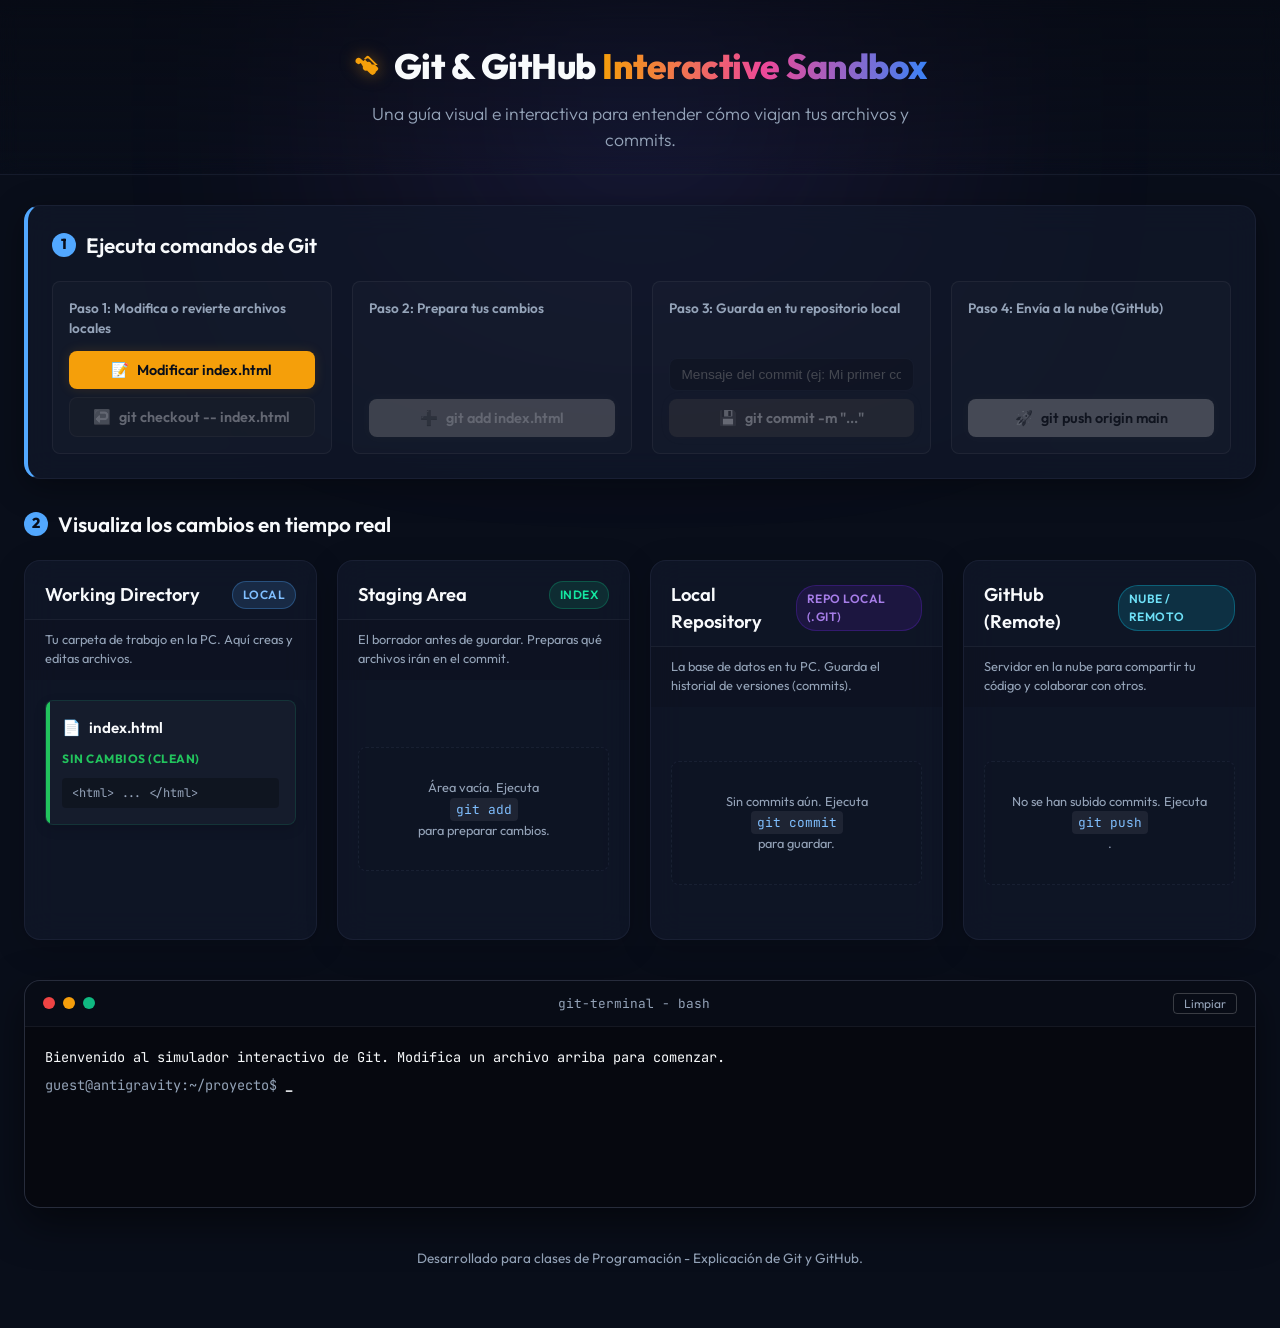
==== clase_3/index.html @ 40b6731a "primera carga de las primeras 3 clases" ====
<!DOCTYPE html>
<html lang="es">
<head>
  <meta charset="UTF-8">
  <meta name="viewport" content="width=device-width, initial-scale=1.0">
  <title>Simulador Interactivo de Git & GitHub</title>
  <!-- Google Fonts: Outfit & JetBrains Mono -->
  <link rel="preconnect" href="https://fonts.googleapis.com">
  <link rel="preconnect" href="https://fonts.gstatic.com" crossorigin>
  <link href="https://fonts.googleapis.com/css2?family=JetBrains+Mono:wght@400;700&family=Outfit:wght@300;400;600;800&display=swap" rel="stylesheet">
  <!-- CSS Stylesheet -->
  <link rel="stylesheet" href="styles.css">
</head>
<body>
  <div class="glow-bg"></div>
  
  <header>
    <div class="container">
      <div class="logo">
        <svg class="git-icon" viewBox="0 0 24 24" width="28" height="28">
          <path fill="currentColor" d="M20.354 11.235L12.765 3.647a1.455 1.455 0 0 0-2.06 0L8.622 5.73l2.84 2.84a2.71 2.71 0 0 1 3.513 3.514l2.839 2.839a2.709 2.709 0 0 1-.03 3.791l-.01.01a2.716 2.716 0 0 1-3.792-.03l-2.84-2.839a2.712 2.712 0 0 1-3.483-3.484L5.82 9.53a2.71 2.71 0 0 1-3.791-.03c-1.047-1.047-1.047-2.742 0-3.792l.01-.01c1.047-1.047 2.742-1.047 3.792 0l2.062 2.062L10.706 5.7c.57-.57 1.493-.57 2.061 0l7.587 7.588a1.458 1.458 0 0 1 0 2.06l-2.061 2.062a1.456 1.456 0 0 1-2.06 0l-7.588-7.587"/>
        </svg>
        <h1>Git & GitHub <span>Interactive Sandbox</span></h1>
      </div>
      <p class="subtitle">Una guía visual e interactiva para entender cómo viajan tus archivos y commits.</p>
    </div>
  </header>

  <main class="container">
    <!-- Panel de Comandos Git -->
    <section class="command-panel card">
      <h2><span class="step-num">1</span> Ejecuta comandos de Git</h2>
      <div class="controls-grid">
        <div class="control-group">
          <span class="control-label">Paso 1: Modifica o revierte archivos locales</span>
          <div class="btn-group">
            <button id="btn-modify" class="btn btn-warning">
              <span class="icon">📝</span> Modificar index.html
            </button>
            <button id="btn-checkout" class="btn btn-secondary" disabled>
              <span class="icon">↩️</span> git checkout -- index.html
            </button>
          </div>
        </div>

        <div class="control-group">
          <span class="control-label">Paso 2: Prepara tus cambios</span>
          <button id="btn-add" class="btn btn-primary" disabled>
            <span class="icon">➕</span> git add index.html
          </button>
        </div>

        <div class="control-group">
          <span class="control-label">Paso 3: Guarda en tu repositorio local</span>
          <div class="commit-input-wrapper">
            <input type="text" id="commit-message" placeholder="Mensaje del commit (ej: Mi primer commit)" disabled>
            <button id="btn-commit" class="btn btn-success" disabled>
              <span class="icon">💾</span> git commit -m "..."
            </button>
          </div>
        </div>

        <div class="control-group">
          <span class="control-label">Paso 4: Envía a la nube (GitHub)</span>
          <button id="btn-push" class="btn btn-accent" disabled>
            <span class="icon">🚀</span> git push origin main
          </button>
        </div>
      </div>
    </section>

    <!-- Visualizador de Áreas (Las 4 Columnas) -->
    <section class="board-section">
      <h2 class="board-title"><span class="step-num">2</span> Visualiza los cambios en tiempo real</h2>
      
      <div class="git-board">
        <!-- 1. WORKING DIRECTORY -->
        <div class="board-column" id="col-working">
          <div class="column-header">
            <h3>Working Directory</h3>
            <span class="badge badge-local">Local</span>
          </div>
          <div class="column-desc">Tu carpeta de trabajo en la PC. Aquí creas y editas archivos.</div>
          <div class="column-content" id="working-dir-files">
            <!-- Archivo index.html inicial -->
            <div class="file-card clean" id="file-index">
              <div class="file-header">
                <span class="file-icon">📄</span>
                <span class="file-name">index.html</span>
              </div>
              <div class="file-status">Sin cambios (Clean)</div>
              <div class="file-preview">&lt;html&gt; ... &lt;/html&gt;</div>
            </div>
          </div>
        </div>

        <!-- 2. STAGING AREA -->
        <div class="board-column" id="col-staging">
          <div class="column-header">
            <h3>Staging Area</h3>
            <span class="badge badge-index">Index</span>
          </div>
          <div class="column-desc">El borrador antes de guardar. Preparas qué archivos irán en el commit.</div>
          <div class="column-content" id="staging-area-files">
            <div class="empty-state">Área vacía. Ejecuta <code>git add</code> para preparar cambios.</div>
          </div>
        </div>

        <!-- 3. LOCAL REPOSITORY -->
        <div class="board-column" id="col-local-repo">
          <div class="column-header">
            <h3>Local Repository</h3>
            <span class="badge badge-repo">Repo Local (.git)</span>
          </div>
          <div class="column-desc">La base de datos en tu PC. Guarda el historial de versiones (commits).</div>
          <div class="column-content" id="local-repo-commits">
            <div class="empty-state">Sin commits aún. Ejecuta <code>git commit</code> para guardar.</div>
          </div>
        </div>

        <!-- 4. REMOTE REPOSITORY (GITHUB) -->
        <div class="board-column" id="col-remote-repo">
          <div class="column-header">
            <h3>GitHub (Remote)</h3>
            <span class="badge badge-remote">Nube / Remoto</span>
          </div>
          <div class="column-desc">Servidor en la nube para compartir tu código y colaborar con otros.</div>
          <div class="column-content" id="remote-repo-commits">
            <div class="empty-state">No se han subido commits. Ejecuta <code>git push</code>.</div>
          </div>
        </div>
      </div>
    </section>

    <!-- Terminal Simulado -->
    <section class="terminal-section card">
      <div class="terminal-header">
        <div class="terminal-buttons">
          <span class="term-btn close"></span>
          <span class="term-btn minimize"></span>
          <span class="term-btn expand"></span>
        </div>
        <div class="terminal-title">git-terminal - bash</div>
        <button id="btn-clear-term" class="clear-terminal-btn">Limpiar</button>
      </div>
      <div class="terminal-body" id="terminal-content">
        <div class="term-line output">Bienvenido al simulador interactivo de Git. Modifica un archivo arriba para comenzar.</div>
        <div class="term-line prompt">guest@antigravity:~/proyecto$ <span class="cursor">_</span></div>
      </div>
    </section>
  </main>

  <footer class="footer">
    <div class="container">
      <p>Desarrollado para clases de Programación - Explicación de Git y GitHub.</p>
    </div>
  </footer>

  <script src="app.js"></script>
</body>
</html>
---- clase_3/styles.css ----
/* ==========================================
   VARIABLES & DESIGN SYSTEM (HSL Colors)
   ========================================== */
:root {
  --font-sans: 'Outfit', -apple-system, BlinkMacSystemFont, "Segoe UI", Roboto, sans-serif;
  --font-mono: 'JetBrains Mono', monospace;

  /* Colors */
  --bg-dark: hsl(222, 47%, 7%);
  --bg-card: hsla(223, 40%, 12%, 0.7);
  --bg-card-hover: hsla(223, 40%, 16%, 0.85);
  --border-color: hsla(223, 30%, 20%, 0.5);
  --border-focus: hsl(210, 100%, 66%);
  
  --text-main: hsl(210, 40%, 98%);
  --text-muted: hsl(215, 20%, 65%);
  --text-dark: hsl(222, 47%, 7%);

  /* Git / Status States */
  --color-clean: hsl(142, 70%, 45%);
  --color-modified: hsl(38, 92%, 50%);
  --color-staged: hsl(160, 84%, 39%);
  --color-commit: hsl(263, 70%, 50%);
  --color-push: hsl(190, 90%, 50%);
  
  /* Glowing / Decorative Colors */
  --glow-primary: hsla(210, 100%, 66%, 0.15);
  --glow-warning: hsla(38, 92%, 50%, 0.15);
  --glow-success: hsla(142, 70%, 45%, 0.15);
  --glow-accent: hsla(263, 70%, 50%, 0.15);

  --radius-sm: 8px;
  --radius-md: 16px;
  --radius-lg: 24px;
  
  --transition-smooth: all 0.3s cubic-bezier(0.4, 0, 0.2, 1);
}

/* ==========================================
   BASE & RESET
   ========================================== */
* {
  box-sizing: border-box;
  margin: 0;
  padding: 0;
}

body {
  font-family: var(--font-sans);
  background-color: var(--bg-dark);
  color: var(--text-main);
  line-height: 1.5;
  min-height: 100vh;
  position: relative;
  overflow-x: hidden;
  padding-bottom: 40px;
}

/* Ambient Background Glow */
.glow-bg {
  position: absolute;
  top: -200px;
  left: 50%;
  transform: translateX(-50%);
  width: 800px;
  height: 600px;
  background: radial-gradient(circle, rgba(99, 102, 241, 0.15) 0%, rgba(168, 85, 247, 0.05) 50%, transparent 100%);
  filter: blur(80px);
  pointer-events: none;
  z-index: -1;
}

.container {
  width: 100%;
  max-width: 1400px;
  margin: 0 auto;
  padding: 0 24px;
}

/* ==========================================
   HEADER
   ========================================== */
header {
  padding: 40px 0 20px;
  text-align: center;
  border-bottom: 1px solid var(--border-color);
  background: linear-gradient(180deg, rgba(7, 10, 19, 0.6) 0%, transparent 100%);
  backdrop-filter: blur(10px);
}

.logo {
  display: inline-flex;
  align-items: center;
  gap: 12px;
  margin-bottom: 8px;
}

.git-icon {
  color: var(--color-modified);
  filter: drop-shadow(0 0 8px rgba(245, 158, 11, 0.5));
}

header h1 {
  font-size: 2.2rem;
  font-weight: 800;
  letter-spacing: -0.5px;
}

header h1 span {
  background: linear-gradient(90deg, #f59e0b, #ec4899, #3b82f6);
  -webkit-background-clip: text;
  background-clip: text;
  -webkit-text-fill-color: transparent;
}

.subtitle {
  color: var(--text-muted);
  font-size: 1.1rem;
  font-weight: 300;
  max-width: 600px;
  margin: 0 auto;
}

/* ==========================================
   COMMON COMPONENTS: CARDS & BADGES
   ========================================== */
.card {
  background-color: var(--bg-card);
  border: 1px solid var(--border-color);
  border-radius: var(--radius-md);
  padding: 24px;
  backdrop-filter: blur(16px);
  box-shadow: 0 8px 32px 0 rgba(0, 0, 0, 0.37);
  transition: var(--transition-smooth);
}

.badge {
  display: inline-block;
  font-size: 0.75rem;
  font-weight: 600;
  padding: 4px 10px;
  border-radius: 20px;
  text-transform: uppercase;
  letter-spacing: 0.5px;
}

.badge-local {
  background-color: hsla(210, 100%, 66%, 0.15);
  color: hsl(210, 100%, 75%);
  border: 1px solid hsla(210, 100%, 66%, 0.3);
}

.badge-index {
  background-color: hsla(160, 84%, 39%, 0.15);
  color: hsl(160, 84%, 49%);
  border: 1px solid hsla(160, 84%, 39%, 0.3);
}

.badge-repo {
  background-color: hsla(263, 70%, 50%, 0.15);
  color: hsl(263, 70%, 70%);
  border: 1px solid hsla(263, 70%, 50%, 0.3);
}

.badge-remote {
  background-color: hsla(190, 90%, 50%, 0.15);
  color: hsl(190, 90%, 70%);
  border: 1px solid hsla(190, 90%, 50%, 0.3);
}

/* ==========================================
   SECTION 1: CONTROL / COMMAND PANEL
   ========================================== */
.command-panel {
  margin: 30px 0;
  border-left: 4px solid var(--border-focus);
}

.command-panel h2 {
  font-size: 1.3rem;
  font-weight: 600;
  margin-bottom: 20px;
  display: flex;
  align-items: center;
  gap: 10px;
}

.step-num {
  background-color: var(--border-focus);
  color: var(--text-dark);
  font-size: 0.9rem;
  font-weight: 800;
  width: 24px;
  height: 24px;
  border-radius: 50%;
  display: inline-flex;
  align-items: center;
  justify-content: center;
}

.controls-grid {
  display: grid;
  grid-template-columns: repeat(auto-fit, minmax(220px, 1fr));
  gap: 20px;
}

.control-group {
  display: flex;
  flex-direction: column;
  justify-content: space-between;
  background: rgba(255, 255, 255, 0.02);
  border: 1px solid rgba(255, 255, 255, 0.05);
  padding: 16px;
  border-radius: var(--radius-sm);
}

.control-label {
  font-size: 0.85rem;
  color: var(--text-muted);
  margin-bottom: 12px;
  font-weight: 600;
}

.btn-group {
  display: flex;
  flex-direction: column;
  gap: 8px;
}

/* Buttons Styling */
.btn {
  font-family: var(--font-sans);
  font-size: 0.9rem;
  font-weight: 600;
  padding: 10px 16px;
  border: none;
  border-radius: var(--radius-sm);
  cursor: pointer;
  display: inline-flex;
  align-items: center;
  justify-content: center;
  gap: 8px;
  transition: var(--transition-smooth);
  width: 100%;
}

.btn:disabled {
  opacity: 0.35;
  cursor: not-allowed;
  filter: grayscale(1);
}

.btn-warning {
  background-color: var(--color-modified);
  color: var(--text-dark);
  box-shadow: 0 0 12px var(--glow-warning);
}
.btn-warning:hover:not(:disabled) {
  background-color: hsl(38, 92%, 60%);
  transform: translateY(-2px);
  box-shadow: 0 4px 16px var(--glow-warning);
}

.btn-secondary {
  background-color: var(--border-color);
  color: var(--text-main);
  border: 1px solid rgba(255, 255, 255, 0.1);
}
.btn-secondary:hover:not(:disabled) {
  background-color: hsla(223, 30%, 30%, 0.8);
  transform: translateY(-2px);
}

.btn-primary {
  background-color: var(--color-staged);
  color: var(--text-main);
  box-shadow: 0 0 12px var(--glow-success);
}
.btn-primary:hover:not(:disabled) {
  background-color: hsl(160, 84%, 49%);
  transform: translateY(-2px);
  box-shadow: 0 4px 16px var(--glow-success);
}

.btn-success {
  background-color: var(--color-commit);
  color: var(--text-main);
  box-shadow: 0 0 12px var(--glow-accent);
}
.btn-success:hover:not(:disabled) {
  background-color: hsl(263, 70%, 60%);
  transform: translateY(-2px);
  box-shadow: 0 4px 16px var(--glow-accent);
}

.btn-accent {
  background-color: var(--color-push);
  color: var(--text-dark);
  box-shadow: 0 0 12px rgba(6, 182, 212, 0.15);
}
.btn-accent:hover:not(:disabled) {
  background-color: hsl(190, 90%, 60%);
  transform: translateY(-2px);
  box-shadow: 0 4px 16px rgba(6, 182, 212, 0.3);
}

/* Commit Input */
.commit-input-wrapper {
  display: flex;
  flex-direction: column;
  gap: 8px;
  width: 100%;
}

.commit-input-wrapper input {
  background-color: rgba(0, 0, 0, 0.3);
  border: 1px solid var(--border-color);
  color: var(--text-main);
  padding: 8px 12px;
  font-size: 0.85rem;
  border-radius: var(--radius-sm);
  outline: none;
  transition: var(--transition-smooth);
}

.commit-input-wrapper input:focus {
  border-color: var(--color-commit);
  box-shadow: 0 0 8px var(--glow-accent);
}

.commit-input-wrapper input:disabled {
  opacity: 0.5;
  cursor: not-allowed;
}

/* ==========================================
   SECTION 2: GIT BOARD LAYOUT
   ========================================== */
.board-section {
  margin-bottom: 40px;
}

.board-title {
  font-size: 1.3rem;
  font-weight: 600;
  margin-bottom: 20px;
  display: flex;
  align-items: center;
  gap: 10px;
}

.git-board {
  display: grid;
  grid-template-columns: repeat(4, 1fr);
  gap: 20px;
}

@media (max-width: 1100px) {
  .git-board {
    grid-template-columns: repeat(2, 1fr);
  }
}

@media (max-width: 650px) {
  .git-board {
    grid-template-columns: 1fr;
  }
}

.board-column {
  background-color: var(--bg-card);
  border: 1px solid var(--border-color);
  border-radius: var(--radius-md);
  display: flex;
  flex-direction: column;
  min-height: 380px;
  transition: var(--transition-smooth);
  backdrop-filter: blur(16px);
  box-shadow: 0 8px 32px 0 rgba(0, 0, 0, 0.2);
}

.board-column:hover {
  border-color: rgba(255, 255, 255, 0.15);
  box-shadow: 0 12px 40px 0 rgba(0, 0, 0, 0.3);
}

.column-header {
  padding: 20px 20px 10px;
  display: flex;
  justify-content: space-between;
  align-items: center;
  border-bottom: 1px solid rgba(255, 255, 255, 0.05);
}

.column-header h3 {
  font-size: 1.15rem;
  font-weight: 600;
}

.column-desc {
  font-size: 0.8rem;
  color: var(--text-muted);
  padding: 10px 20px;
  background-color: rgba(0, 0, 0, 0.1);
  min-height: 60px;
}

.column-content {
  padding: 20px;
  flex-grow: 1;
  display: flex;
  flex-direction: column;
  gap: 14px;
}

/* Empty Area State */
.empty-state {
  display: flex;
  flex-direction: column;
  align-items: center;
  justify-content: center;
  text-align: center;
  font-size: 0.8rem;
  color: var(--text-muted);
  border: 1px dashed var(--border-color);
  padding: 30px 15px;
  border-radius: var(--radius-sm);
  margin: auto 0;
  background-color: rgba(0, 0, 0, 0.05);
}

.empty-state code {
  background-color: rgba(255, 255, 255, 0.07);
  padding: 2px 6px;
  border-radius: 4px;
  font-family: var(--font-mono);
  color: hsl(210, 100%, 75%);
}

/* ==========================================
   CARDS: FILE CARDS & COMMIT CARDS
   ========================================== */
.file-card {
  background: rgba(255, 255, 255, 0.03);
  border-radius: var(--radius-sm);
  padding: 16px;
  transition: all 0.4s cubic-bezier(0.175, 0.885, 0.32, 1.275);
  box-shadow: 0 4px 12px rgba(0, 0, 0, 0.15);
  display: flex;
  flex-direction: column;
  gap: 10px;
  position: relative;
  overflow: hidden;
}

.file-card::before {
  content: '';
  position: absolute;
  top: 0;
  left: 0;
  width: 4px;
  height: 100%;
}

.file-header {
  display: flex;
  align-items: center;
  gap: 8px;
  font-weight: 600;
  font-size: 0.95rem;
}

.file-status {
  font-size: 0.75rem;
  text-transform: uppercase;
  font-weight: bold;
  letter-spacing: 0.5px;
}

.file-preview {
  font-family: var(--font-mono);
  font-size: 0.75rem;
  background-color: rgba(0, 0, 0, 0.25);
  padding: 6px 10px;
  border-radius: 4px;
  color: var(--text-muted);
  white-space: nowrap;
  text-overflow: ellipsis;
  overflow: hidden;
}

/* File Card States */
.file-card.clean {
  border: 1px solid rgba(16, 185, 129, 0.15);
}
.file-card.clean::before {
  background-color: var(--color-clean);
}
.file-card.clean .file-status {
  color: var(--color-clean);
}

.file-card.modified {
  border: 1px solid rgba(245, 158, 11, 0.25);
  animation: shake 0.3s ease;
  box-shadow: 0 0 15px rgba(245, 158, 11, 0.1);
}
.file-card.modified::before {
  background-color: var(--color-modified);
}
.file-card.modified .file-status {
  color: var(--color-modified);
}

.file-card.staged {
  border: 1px solid rgba(16, 185, 129, 0.35);
  box-shadow: 0 0 15px rgba(16, 185, 129, 0.15);
}
.file-card.staged::before {
  background-color: var(--color-staged);
}
.file-card.staged .file-status {
  color: var(--color-staged);
}

/* Commit Card */
.commit-card {
  background: linear-gradient(135deg, hsla(263, 70%, 50%, 0.15) 0%, hsla(263, 70%, 30%, 0.05) 100%);
  border: 1px solid rgba(139, 92, 246, 0.3);
  border-radius: var(--radius-sm);
  padding: 14px;
  box-shadow: 0 4px 16px rgba(0, 0, 0, 0.2);
  display: flex;
  flex-direction: column;
  gap: 8px;
  animation: popIn 0.35s cubic-bezier(0.175, 0.885, 0.32, 1.275) forwards;
  position: relative;
}

.commit-card::before {
  content: '';
  position: absolute;
  top: 0;
  left: 0;
  width: 4px;
  height: 100%;
  background-color: var(--color-commit);
}

.commit-header {
  display: flex;
  justify-content: space-between;
  align-items: center;
}

.commit-hash {
  font-family: var(--font-mono);
  font-size: 0.8rem;
  font-weight: 700;
  color: hsl(263, 70%, 75%);
  background-color: rgba(139, 92, 246, 0.25);
  padding: 2px 6px;
  border-radius: 4px;
}

.commit-branch {
  font-size: 0.7rem;
  color: var(--text-muted);
}

.commit-message {
  font-size: 0.9rem;
  font-weight: 600;
  color: var(--text-main);
  line-height: 1.3;
}

.commit-files {
  font-size: 0.75rem;
  color: var(--text-muted);
  display: flex;
  align-items: center;
  gap: 6px;
  border-top: 1px solid rgba(255, 255, 255, 0.05);
  padding-top: 6px;
}

/* GitHub Commit Card specific stylings */
.remote-commit {
  background: linear-gradient(135deg, hsla(190, 90%, 50%, 0.15) 0%, hsla(190, 90%, 30%, 0.05) 100%);
  border-color: rgba(6, 182, 212, 0.3);
}

.remote-commit::before {
  background-color: var(--color-push);
}

.remote-commit .commit-hash {
  color: hsl(190, 90%, 75%);
  background-color: rgba(6, 182, 212, 0.25);
}

/* ==========================================
   TERMINAL COMPONENT
   ========================================== */
.terminal-section {
  border-color: rgba(255, 255, 255, 0.1);
  padding: 0;
  overflow: hidden;
  box-shadow: 0 15px 40px rgba(0, 0, 0, 0.5);
}

.terminal-header {
  background-color: rgba(0, 0, 0, 0.4);
  padding: 12px 18px;
  display: flex;
  align-items: center;
  justify-content: space-between;
  border-bottom: 1px solid rgba(255, 255, 255, 0.05);
}

.terminal-buttons {
  display: flex;
  gap: 8px;
}

.term-btn {
  width: 12px;
  height: 12px;
  border-radius: 50%;
  display: inline-block;
}

.term-btn.close { background-color: #ef4444; }
.term-btn.minimize { background-color: #f59e0b; }
.term-btn.expand { background-color: #10b981; }

.terminal-title {
  font-family: var(--font-mono);
  font-size: 0.8rem;
  color: var(--text-muted);
}

.clear-terminal-btn {
  font-family: var(--font-sans);
  background: transparent;
  border: 1px solid rgba(255, 255, 255, 0.2);
  color: var(--text-muted);
  font-size: 0.75rem;
  padding: 2px 10px;
  border-radius: 4px;
  cursor: pointer;
  transition: var(--transition-smooth);
}

.clear-terminal-btn:hover {
  border-color: var(--text-main);
  color: var(--text-main);
}

.terminal-body {
  background-color: rgba(0, 0, 0, 0.6);
  padding: 20px;
  font-family: var(--font-mono);
  font-size: 0.85rem;
  min-height: 180px;
  max-height: 250px;
  overflow-y: auto;
  display: flex;
  flex-direction: column;
  gap: 8px;
  color: hsl(100, 80%, 75%);
}

.term-line {
  line-height: 1.5;
}

.term-line.cmd {
  color: hsl(210, 100%, 75%);
}

.term-line.output {
  color: var(--text-main);
  white-space: pre-line;
}

.term-line.prompt {
  color: var(--text-muted);
}

.term-line .cursor {
  animation: blink 1s step-end infinite;
  font-weight: bold;
  color: var(--text-main);
}

/* ==========================================
   FOOTER
   ========================================== */
.footer {
  text-align: center;
  padding: 40px 0 20px;
  color: var(--text-muted);
  font-size: 0.85rem;
}

/* ==========================================
   ANIMATIONS & MOTION REDUCED
   ========================================== */
@keyframes shake {
  0%, 100% { transform: translateX(0); }
  20%, 60% { transform: translateX(-4px); }
  40%, 80% { transform: translateX(4px); }
}

@keyframes popIn {
  0% {
    transform: scale(0.9);
    opacity: 0;
  }
  100% {
    transform: scale(1);
    opacity: 1;
  }
}

@keyframes blink {
  from, to { opacity: 1; }
  50% { opacity: 0; }
}

@media (prefers-reduced-motion: reduce) {
  body *, .file-card, .commit-card, .btn {
    animation: none !important;
    transition: none !important;
  }
}
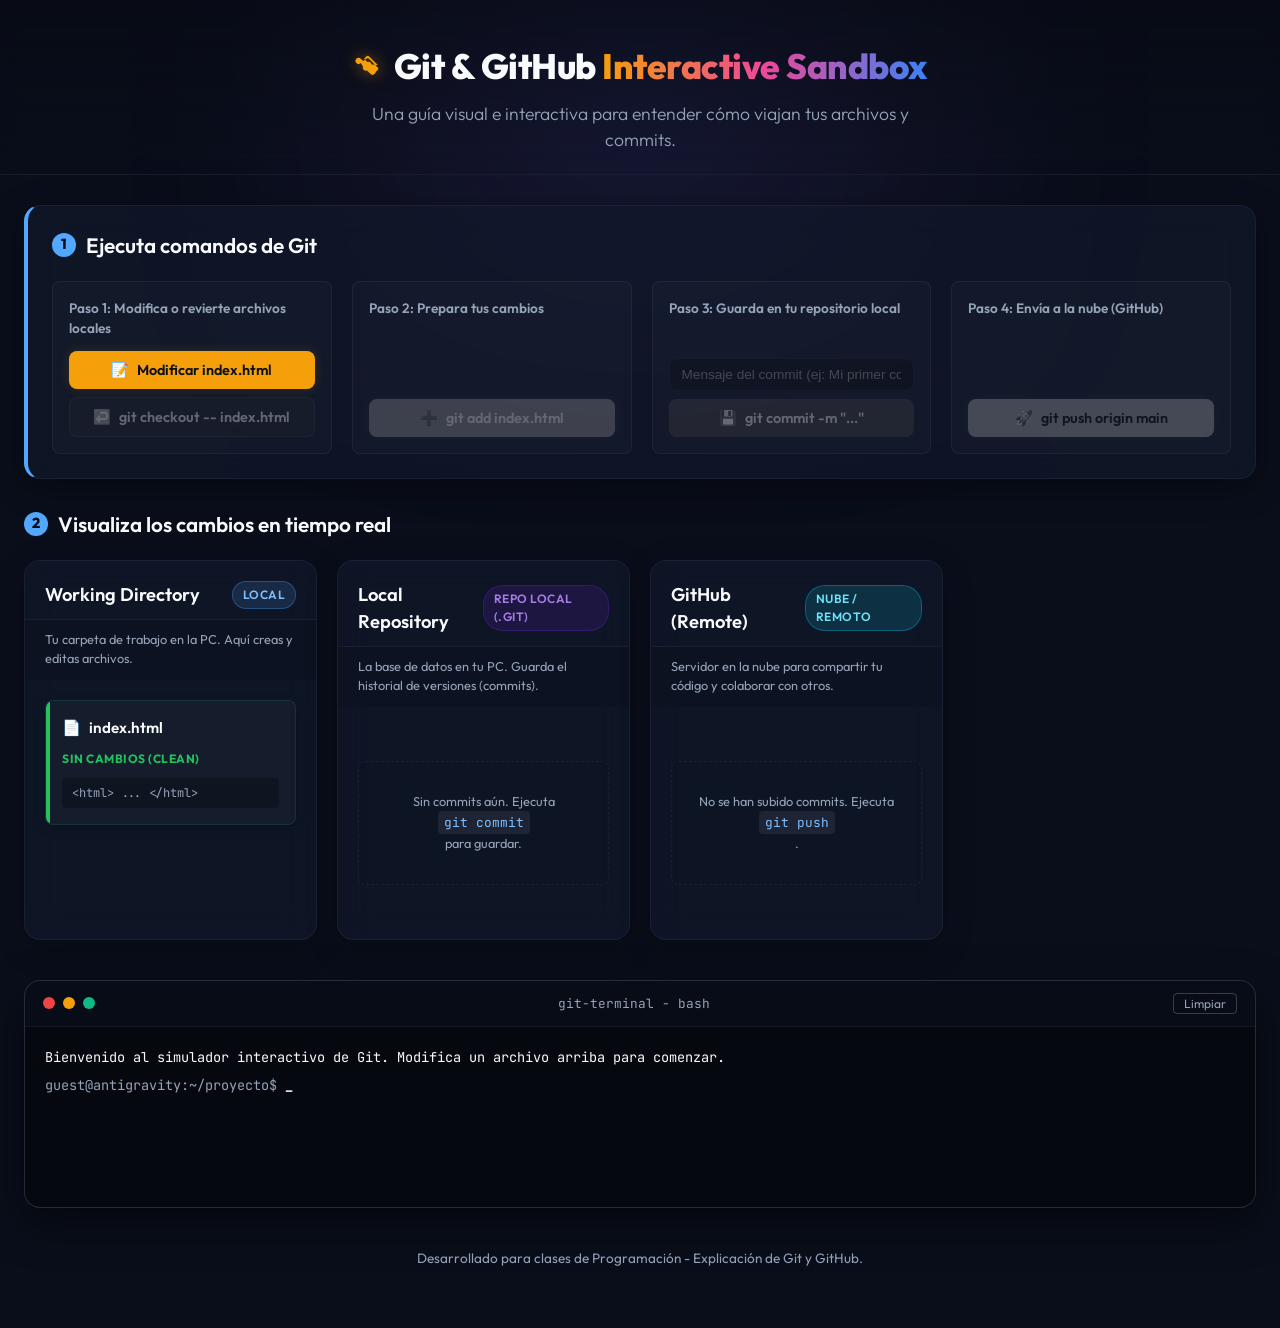
==== commit 95655f12: "modificacion index clase 3" ====
--- a/clase_3/index.html
+++ b/clase_3/index.html
@@ -94,18 +94,7 @@
           </div>
         </div>
 
-        <!-- 2. STAGING AREA -->
-        <div class="board-column" id="col-staging">
-          <div class="column-header">
-            <h3>Staging Area</h3>
-            <span class="badge badge-index">Index</span>
-          </div>
-          <div class="column-desc">El borrador antes de guardar. Preparas qué archivos irán en el commit.</div>
-          <div class="column-content" id="staging-area-files">
-            <div class="empty-state">Área vacía. Ejecuta <code>git add</code> para preparar cambios.</div>
-          </div>
-        </div>
-
+       
         <!-- 3. LOCAL REPOSITORY -->
         <div class="board-column" id="col-local-repo">
           <div class="column-header">
